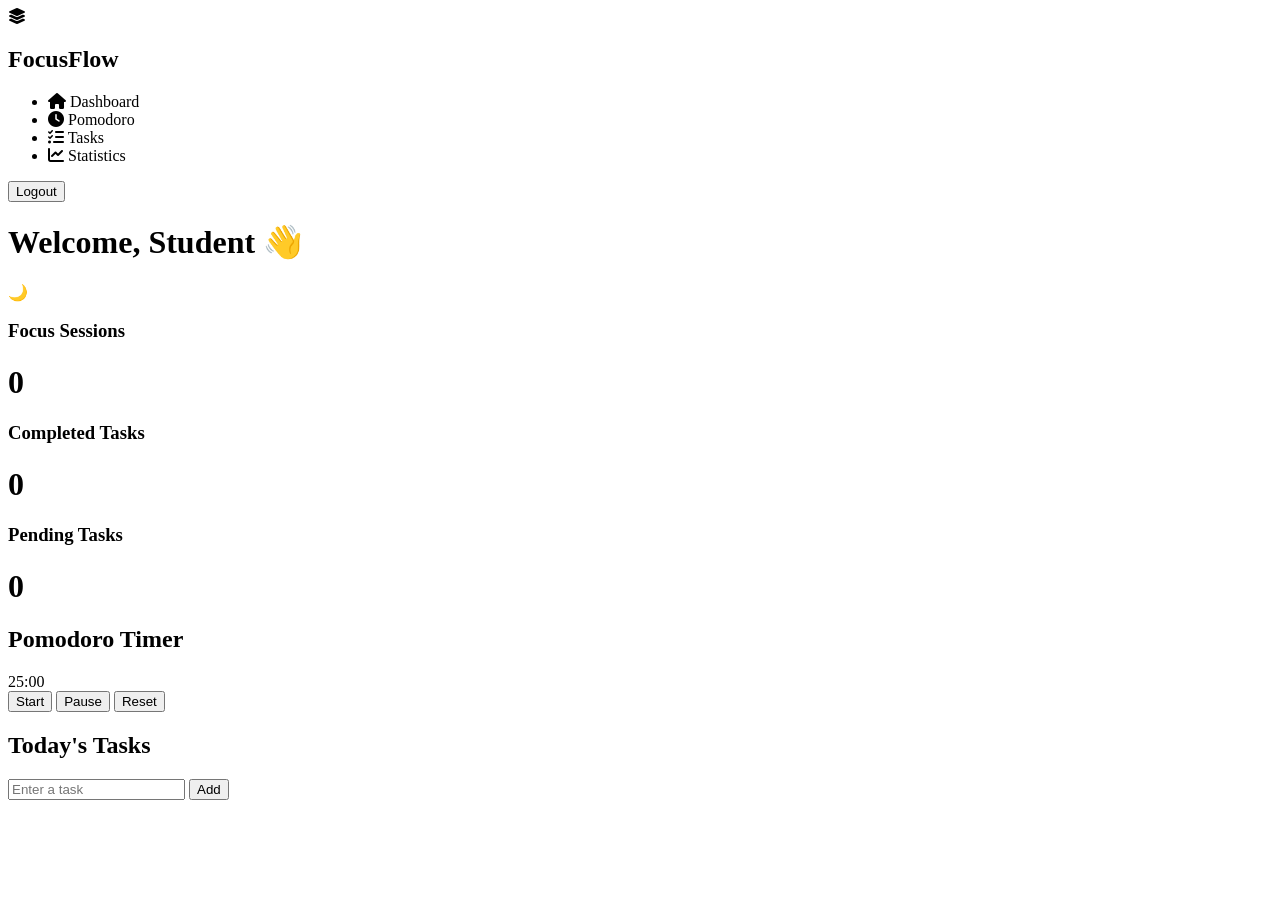
==== dashboard.html @ 0af29053 "Add files via upload" ====
<!DOCTYPE html>
<html lang="en">

<head>

    <meta charset="UTF-8">

    <meta name="viewport" content="width=device-width, initial-scale=1.0">

    <title>Dashboard | FocusFlow</title>

    <link rel="stylesheet" href="css/dashboard.css">

    <link href="https://fonts.googleapis.com/css2?family=Poppins:wght@300;400;500;600;700&display=swap" rel="stylesheet">

    <link rel="stylesheet"
    href="https://cdnjs.cloudflare.com/ajax/libs/font-awesome/6.5.2/css/all.min.css">

</head>

<body>

<!-- ================= SIDEBAR ================= -->

<div class="sidebar">

    <div class="logo">

        <i class="fa-solid fa-layer-group"></i>

        <h2>FocusFlow</h2>

    </div>

    <ul>

        <li class="active">

            <i class="fa-solid fa-house"></i>

            Dashboard

        </li>

        <li>

            <i class="fa-solid fa-clock"></i>

            Pomodoro

        </li>

        <li>

            <i class="fa-solid fa-list-check"></i>

            Tasks

        </li>

        <li>

            <i class="fa-solid fa-chart-line"></i>

            Statistics

        </li>

    </ul>

    <button id="logoutBtn">

        Logout

    </button>

</div>

<!-- ================= MAIN ================= -->

<div class="main">

<!-- TOP BAR -->

<div class="topbar">

<h1>

Welcome,

<span id="username">

Student

</span>

👋

</h1>

<div class="theme">

🌙

</div>

</div>

<!-- STATS -->

<div class="stats">

<div class="card">

<h3>

Focus Sessions

</h3>

<h1 id="sessionCount">

0

</h1>

</div>

<div class="card">

<h3>

Completed Tasks

</h3>

<h1 id="completedTasks">

0

</h1>

</div>

<div class="card">

<h3>

Pending Tasks

</h3>

<h1 id="pendingTasks">

0

</h1>

</div>

</div>

<!-- CONTENT -->

<div class="content">

<!-- TIMER -->

<div class="timer-section">

<h2>

Pomodoro Timer

</h2>

<div id="timer">

25:00

</div>

<div class="buttons">

<button id="startBtn">

Start

</button>

<button id="pauseBtn">

Pause

</button>

<button id="resetBtn">

Reset

</button>

</div>

</div>

<!-- TODO -->

<div class="todo-section">

<h2>

Today's Tasks

</h2>

<div class="add-task">

<input
type="text"
id="taskInput"
placeholder="Enter a task">

<button id="addTask">

Add

</button>

</div>

<ul id="taskList">

</ul>

</div>

</div>

</div>

<script src="js/storage.js"></script>

<script src="js/timer.js"></script>

<script src="js/todo.js"></script>

<script src="js/dashboard.js"></script>

</body>

</html>
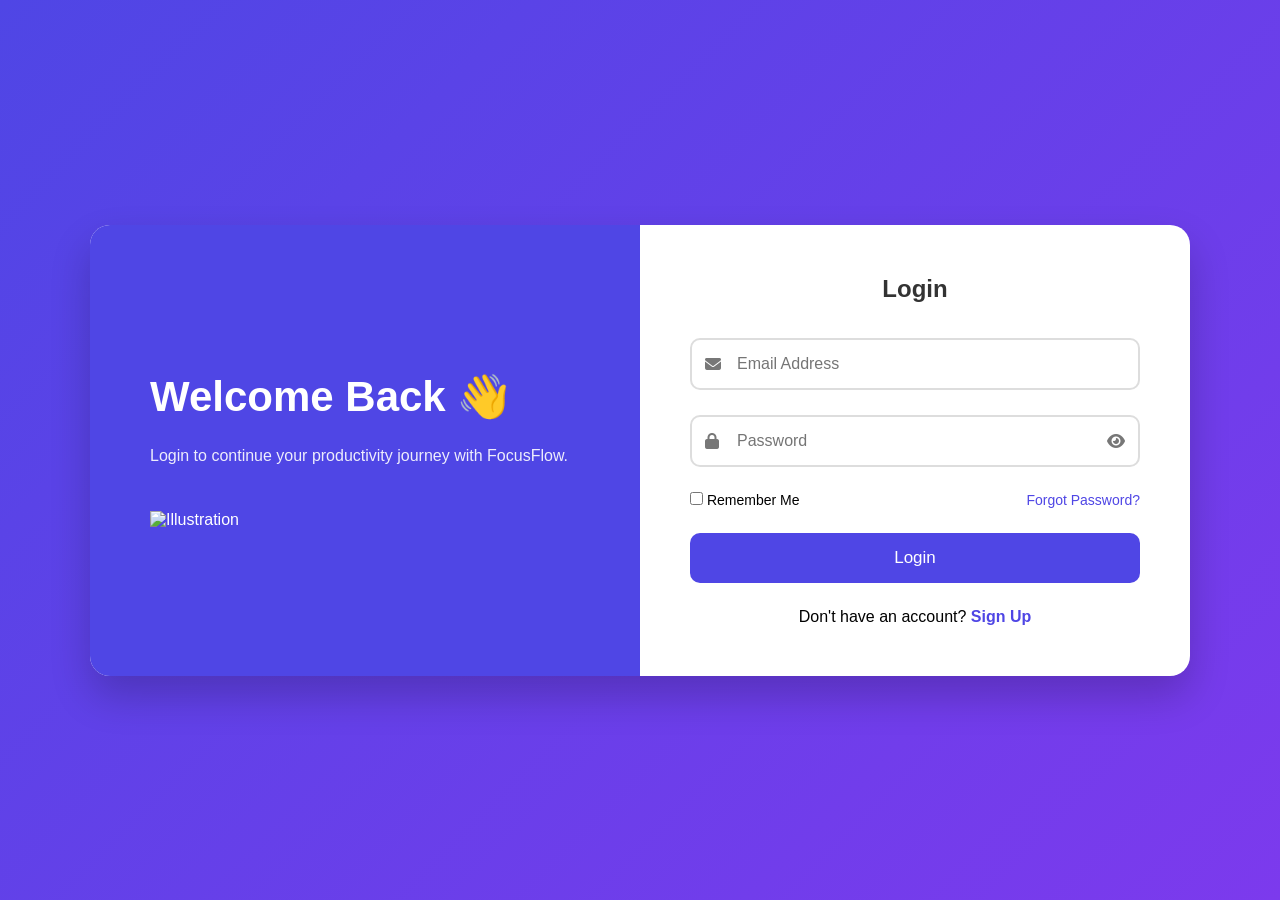
==== commit c443be94: "Add files via upload" ====
--- a/dashboard.html
+++ b/dashboard.html
@@ -4,12 +4,12 @@
 <head>
 
     <meta charset="UTF-8">
-
     <meta name="viewport" content="width=device-width, initial-scale=1.0">
 
     <title>Dashboard | FocusFlow</title>
 
-    <link rel="stylesheet" href="css/dashboard.css">
+    <!-- FIXED: removed css/ -->
+    <link rel="stylesheet" href="dashboard.css">
 
     <link href="https://fonts.googleapis.com/css2?family=Poppins:wght@300;400;500;600;700&display=swap" rel="stylesheet">
 
@@ -27,7 +27,6 @@
     <div class="logo">
 
         <i class="fa-solid fa-layer-group"></i>
-
         <h2>FocusFlow</h2>
 
     </div>
@@ -35,44 +34,28 @@
     <ul>
 
         <li class="active">
-
             <i class="fa-solid fa-house"></i>
-
             Dashboard
-
         </li>
 
         <li>
-
             <i class="fa-solid fa-clock"></i>
-
             Pomodoro
-
         </li>
 
         <li>
-
             <i class="fa-solid fa-list-check"></i>
-
             Tasks
-
         </li>
 
         <li>
-
             <i class="fa-solid fa-chart-line"></i>
-
             Statistics
-
         </li>
 
     </ul>
 
-    <button id="logoutBtn">
-
-        Logout
-
-    </button>
+    <button id="logoutBtn">Logout</button>
 
 </div>
 
@@ -80,172 +63,81 @@
 
 <div class="main">
 
-<!-- TOP BAR -->
+    <div class="topbar">
 
-<div class="topbar">
+        <h1>
+            Welcome,
+            <span id="username">Student</span> 👋
+        </h1>
 
-<h1>
+        <div class="theme">🌙</div>
 
-Welcome,
+    </div>
 
-<span id="username">
+    <div class="stats">
 
-Student
+        <div class="card">
+            <h3>Focus Sessions</h3>
+            <h1 id="sessionCount">0</h1>
+        </div>
 
-</span>
+        <div class="card">
+            <h3>Completed Tasks</h3>
+            <h1 id="completedTasks">0</h1>
+        </div>
 
-👋
+        <div class="card">
+            <h3>Pending Tasks</h3>
+            <h1 id="pendingTasks">0</h1>
+        </div>
 
-</h1>
+    </div>
 
-<div class="theme">
+    <div class="content">
 
-🌙
+        <!-- TIMER -->
+        <div class="timer-section">
+
+            <h2>Pomodoro Timer</h2>
+
+            <div id="timer">25:00</div>
+
+            <div class="buttons">
+
+                <button id="startBtn">Start</button>
+                <button id="pauseBtn">Pause</button>
+                <button id="resetBtn">Reset</button>
+
+            </div>
+
+        </div>
+
+        <!-- TODO -->
+        <div class="todo-section">
+
+            <h2>Today's Tasks</h2>
+
+            <div class="add-task">
+
+                <input type="text" id="taskInput" placeholder="Enter a task">
+
+                <button id="addTask">Add</button>
+
+            </div>
+
+            <ul id="taskList"></ul>
+
+        </div>
+
+    </div>
 
 </div>
 
-</div>
-
-<!-- STATS -->
-
-<div class="stats">
-
-<div class="card">
-
-<h3>
-
-Focus Sessions
-
-</h3>
-
-<h1 id="sessionCount">
-
-0
-
-</h1>
-
-</div>
-
-<div class="card">
-
-<h3>
-
-Completed Tasks
-
-</h3>
-
-<h1 id="completedTasks">
-
-0
-
-</h1>
-
-</div>
-
-<div class="card">
-
-<h3>
-
-Pending Tasks
-
-</h3>
-
-<h1 id="pendingTasks">
-
-0
-
-</h1>
-
-</div>
-
-</div>
-
-<!-- CONTENT -->
-
-<div class="content">
-
-<!-- TIMER -->
-
-<div class="timer-section">
-
-<h2>
-
-Pomodoro Timer
-
-</h2>
-
-<div id="timer">
-
-25:00
-
-</div>
-
-<div class="buttons">
-
-<button id="startBtn">
-
-Start
-
-</button>
-
-<button id="pauseBtn">
-
-Pause
-
-</button>
-
-<button id="resetBtn">
-
-Reset
-
-</button>
-
-</div>
-
-</div>
-
-<!-- TODO -->
-
-<div class="todo-section">
-
-<h2>
-
-Today's Tasks
-
-</h2>
-
-<div class="add-task">
-
-<input
-type="text"
-id="taskInput"
-placeholder="Enter a task">
-
-<button id="addTask">
-
-Add
-
-</button>
-
-</div>
-
-<ul id="taskList">
-
-</ul>
-
-</div>
-
-</div>
-
-</div>
-
-<script src="js/storage.js"></script>
-
-<script src="js/timer.js"></script>
-
-<script src="js/todo.js"></script>
-
-<script src="js/dashboard.js"></script>
+<!-- FIXED: removed js/ -->
+<script src="storage.js"></script>
+<script src="timer.js"></script>
+<script src="todo.js"></script>
+<script src="dashboard.js"></script>
 
 </body>
 
--- a/dashboard.css
+++ b/dashboard.css
@@ -0,0 +1,840 @@
+/* ===================================
+   RESET
+=================================== */
+
+*{
+    margin:0;
+    padding:0;
+    box-sizing:border-box;
+    font-family:'Poppins',sans-serif;
+}
+
+body{
+
+    display:flex;
+
+    background:#f5f7fb;
+
+    color:#333;
+
+}
+
+/* ===================================
+SIDEBAR
+=================================== */
+
+.sidebar{
+
+    width:250px;
+
+    min-height:100vh;
+
+    background:#4f46e5;
+
+    color:white;
+
+    padding:30px 20px;
+
+    position:fixed;
+
+    left:0;
+
+    top:0;
+
+}
+
+.logo{
+
+    display:flex;
+
+    align-items:center;
+
+    gap:12px;
+
+    margin-bottom:50px;
+
+}
+
+.logo i{
+
+    font-size:32px;
+
+}
+
+.logo h2{
+
+    font-size:28px;
+
+}
+
+.sidebar ul{
+
+    list-style:none;
+
+}
+
+.sidebar ul li{
+
+    padding:15px;
+
+    margin-bottom:15px;
+
+    border-radius:10px;
+
+    cursor:pointer;
+
+    transition:.3s;
+
+    display:flex;
+
+    align-items:center;
+
+    gap:15px;
+
+    font-size:18px;
+
+}
+
+.sidebar ul li:hover{
+
+    background:rgba(255,255,255,.15);
+
+}
+
+.active{
+
+    background:white;
+
+    color:#4f46e5;
+
+    font-weight:600;
+
+}
+
+/* ===================================
+LOGOUT
+=================================== */
+
+#logoutBtn{
+
+    margin-top:50px;
+
+    width:100%;
+
+    padding:14px;
+
+    border:none;
+
+    border-radius:10px;
+
+    background:#ef4444;
+
+    color:white;
+
+    cursor:pointer;
+
+    font-size:16px;
+
+    transition:.3s;
+
+}
+
+#logoutBtn:hover{
+
+    background:#dc2626;
+
+}
+
+/* ===================================
+MAIN
+=================================== */
+
+.main{
+
+    margin-left:250px;
+
+    width:calc(100% - 250px);
+
+    padding:40px;
+
+}
+
+/* ===================================
+TOPBAR
+=================================== */
+
+.topbar{
+
+    display:flex;
+
+    justify-content:space-between;
+
+    align-items:center;
+
+    margin-bottom:40px;
+
+}
+
+.topbar h1{
+
+    font-size:34px;
+
+}
+
+.theme{
+
+    width:50px;
+
+    height:50px;
+
+    border-radius:50%;
+
+    background:white;
+
+    display:flex;
+
+    justify-content:center;
+
+    align-items:center;
+
+    cursor:pointer;
+
+    font-size:22px;
+
+    box-shadow:0 5px 15px rgba(0,0,0,.1);
+
+    transition:.3s;
+
+}
+
+.theme:hover{
+
+    transform:rotate(25deg);
+
+}
+
+/* ===================================
+STATISTICS
+=================================== */
+
+.stats{
+
+    display:grid;
+
+    grid-template-columns:repeat(3,1fr);
+
+    gap:25px;
+
+    margin-bottom:40px;
+
+}
+
+.card{
+
+    background:white;
+
+    padding:25px;
+
+    border-radius:15px;
+
+    text-align:center;
+
+    box-shadow:0 10px 25px rgba(0,0,0,.08);
+
+    transition:.3s;
+
+}
+
+.card:hover{
+
+    transform:translateY(-8px);
+
+}
+
+.card h3{
+
+    color:#666;
+
+    margin-bottom:15px;
+
+}
+
+.card h1{
+
+    font-size:42px;
+
+    color:#4f46e5;
+
+}
+/* ===================================
+CONTENT
+=================================== */
+
+.content{
+
+    display:grid;
+
+    grid-template-columns:1fr 1fr;
+
+    gap:30px;
+
+}
+
+/* ===================================
+TIMER
+=================================== */
+
+.timer-section{
+
+    background:white;
+
+    padding:35px;
+
+    border-radius:18px;
+
+    box-shadow:0 10px 25px rgba(0,0,0,.08);
+
+}
+
+.timer-section h2{
+
+    margin-bottom:30px;
+
+    color:#4f46e5;
+
+}
+#timer{
+
+    font-size:80px;
+
+    font-weight:800;
+
+    text-align:center;
+
+    color:#ff3b3b;
+
+    letter-spacing:5px;
+
+    text-shadow:
+        0 0 10px rgba(255,59,59,0.5),
+        0 0 20px rgba(255,59,59,0.3);
+
+    margin:35px 0;
+
+    transition:all .3s ease;
+
+}
+
+.buttons{
+
+    display:flex;
+
+    justify-content:center;
+
+    gap:20px;
+
+}
+
+.buttons button{
+
+    padding:14px 25px;
+
+    border:none;
+
+    border-radius:10px;
+
+    cursor:pointer;
+
+    font-size:16px;
+
+    color:white;
+
+    transition:.3s;
+
+}
+
+#startBtn{
+
+    background:#22c55e;
+
+}
+
+#pauseBtn{
+
+    background:#f59e0b;
+
+}
+
+#resetBtn{
+
+    background:#ef4444;
+
+}
+
+.buttons button:hover{
+
+    transform:scale(1.05);
+
+}
+
+/* ===================================
+TODO
+=================================== */
+
+.todo-section{
+
+    background:white;
+
+    padding:35px;
+
+    border-radius:18px;
+
+    box-shadow:0 10px 25px rgba(0,0,0,.08);
+
+}
+
+.todo-section h2{
+
+    margin-bottom:25px;
+
+    color:#4f46e5;
+
+}
+
+.add-task{
+
+    display:flex;
+
+    gap:15px;
+
+    margin-bottom:30px;
+
+}
+
+.add-task input{
+
+    flex:1;
+
+    padding:14px;
+
+    border:2px solid #ddd;
+
+    border-radius:10px;
+
+    outline:none;
+
+    font-size:15px;
+
+}
+
+.add-task input:focus{
+
+    border-color:#4f46e5;
+
+}
+
+.add-task button{
+
+    padding:14px 22px;
+
+    border:none;
+
+    border-radius:10px;
+
+    background:#4f46e5;
+
+    color:white;
+
+    cursor:pointer;
+
+    transition:.3s;
+
+}
+
+.add-task button:hover{
+
+    background:#4338ca;
+
+}
+
+/* ===================================
+TASK LIST
+=================================== */
+
+#taskList{
+
+    list-style:none;
+
+}
+
+#taskList li{
+
+    background:#f5f7fb;
+
+    margin-bottom:15px;
+
+    padding:15px 18px;
+
+    border-radius:10px;
+
+    display:flex;
+
+    justify-content:space-between;
+
+    align-items:center;
+
+    transition:.3s;
+
+}
+
+#taskList li:hover{
+
+    background:#eef2ff;
+
+}
+
+.task-text{
+
+    font-size:16px;
+
+}
+
+.completed{
+
+    text-decoration:line-through;
+
+    color:gray;
+
+}
+
+/* ===================================
+TASK BUTTONS
+=================================== */
+
+.task-buttons{
+
+    display:flex;
+
+    gap:10px;
+
+}
+
+.complete-btn{
+
+    background:#22c55e;
+
+    color:white;
+
+    border:none;
+
+    padding:8px 12px;
+
+    border-radius:8px;
+
+    cursor:pointer;
+
+}
+
+.delete-btn{
+
+    background:#ef4444;
+
+    color:white;
+
+    border:none;
+
+    padding:8px 12px;
+
+    border-radius:8px;
+
+    cursor:pointer;
+
+}
+
+.complete-btn:hover{
+
+    background:#16a34a;
+
+}
+
+.delete-btn:hover{
+
+    background:#dc2626;
+
+}
+/* ===================================
+ANIMATIONS
+=================================== */
+
+.sidebar{
+
+    animation:slideLeft .8s ease;
+
+}
+
+.main{
+
+    animation:fadeIn 1s ease;
+
+}
+
+.card,
+.timer-section,
+.todo-section{
+
+    animation:pop .8s ease;
+
+}
+
+@keyframes slideLeft{
+
+    from{
+
+        transform:translateX(-100px);
+
+        opacity:0;
+
+    }
+
+    to{
+
+        transform:translateX(0);
+
+        opacity:1;
+
+    }
+
+}
+
+@keyframes fadeIn{
+
+    from{
+
+        opacity:0;
+
+    }
+
+    to{
+
+        opacity:1;
+
+    }
+
+}
+
+@keyframes pop{
+
+    from{
+
+        transform:scale(.9);
+
+        opacity:0;
+
+    }
+
+    to{
+
+        transform:scale(1);
+
+        opacity:1;
+
+    }
+
+}
+
+/* ===================================
+SCROLLBAR
+=================================== */
+
+::-webkit-scrollbar{
+
+    width:10px;
+
+}
+
+::-webkit-scrollbar-thumb{
+
+    background:#4f46e5;
+
+    border-radius:20px;
+
+}
+
+::-webkit-scrollbar-track{
+
+    background:#f2f2f2;
+
+}
+
+/* ===================================
+DARK MODE
+=================================== */
+
+.dark{
+
+    background:#121212;
+
+    color:white;
+
+}
+.dark #timer{
+
+    color:#ff4d4d;
+
+    text-shadow:
+        0 0 10px rgba(255,77,77,.7),
+        0 0 20px rgba(255,77,77,.5),
+        0 0 30px rgba(255,77,77,.3);
+
+}
+
+.dark .main{
+
+    background:#121212;
+
+}
+
+.dark .card,
+.dark .timer-section,
+.dark .todo-section,
+.dark .theme{
+
+    background:#1f1f1f;
+
+    color:white;
+
+}
+
+.dark #taskList li{
+
+    background:#2a2a2a;
+
+}
+
+.dark .add-task input{
+
+    background:#2a2a2a;
+
+    color:white;
+
+    border:2px solid #444;
+
+}
+
+.dark .card h1{
+
+    color:#7c83ff;
+
+}
+
+.dark .card h3{
+
+    color:#ddd;
+
+}
+
+/* ===================================
+RESPONSIVE
+=================================== */
+
+@media(max-width:1000px){
+
+.content{
+
+grid-template-columns:1fr;
+
+}
+
+.stats{
+
+grid-template-columns:1fr;
+
+}
+
+}
+
+@media(max-width:850px){
+
+.sidebar{
+
+width:100%;
+
+position:relative;
+
+min-height:auto;
+
+}
+
+.main{
+
+margin-left:0;
+
+width:100%;
+
+padding:25px;
+
+}
+
+body{
+
+flex-direction:column;
+
+}
+
+.topbar{
+
+flex-direction:column;
+
+gap:20px;
+
+text-align:center;
+
+}
+
+}
+
+@media(max-width:600px){
+
+#timer{
+
+font-size:55px;
+
+}
+
+.buttons{
+
+flex-direction:column;
+
+}
+
+.buttons button{
+
+width:100%;
+
+}
+
+.add-task{
+
+flex-direction:column;
+
+}
+
+.add-task button{
+
+width:100%;
+
+}
+
+.logo{
+
+justify-content:center;
+
+}
+
+.sidebar ul li{
+
+justify-content:center;
+
+}
+
+}
